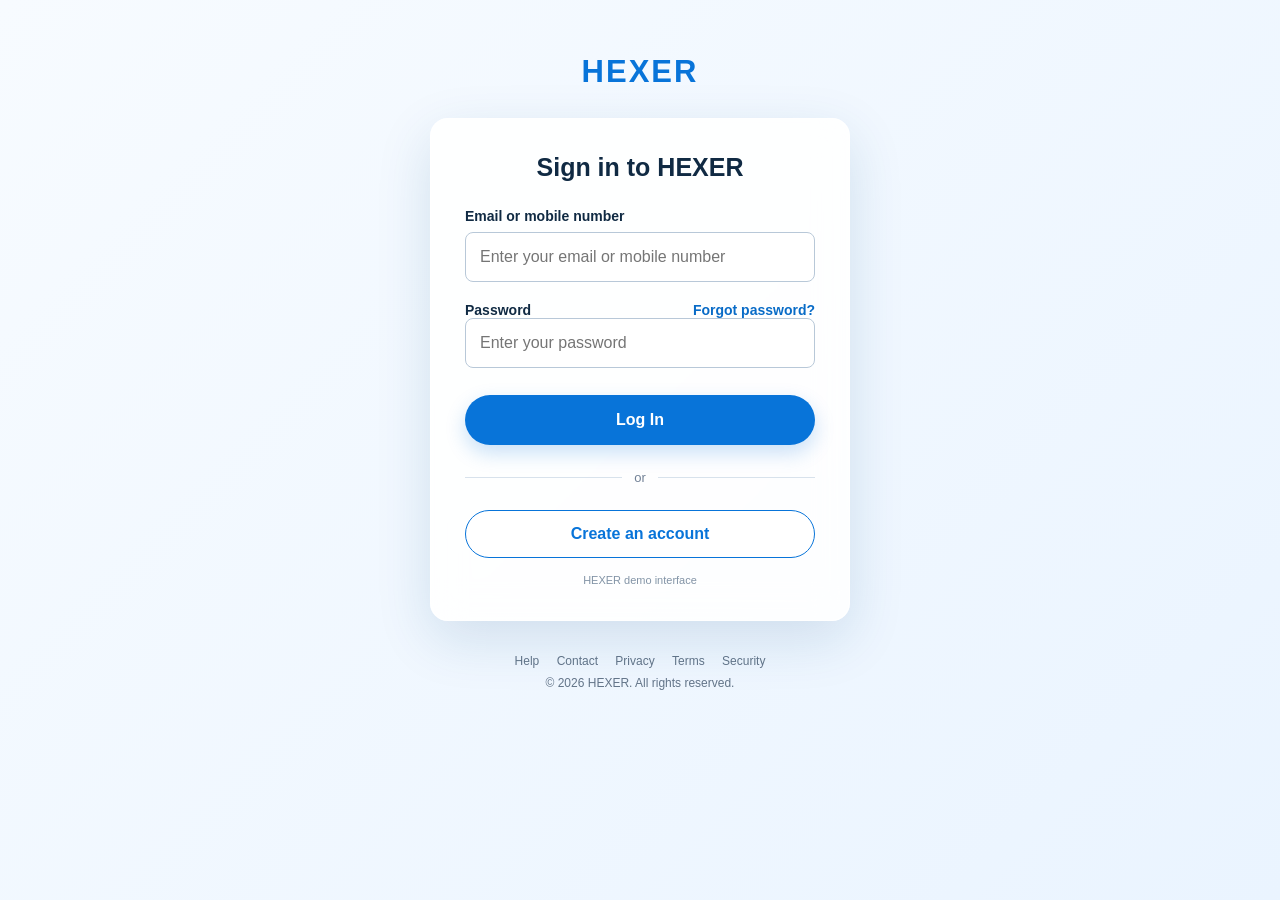
==== index.html @ e94dd285 "Rename main to index.html" ====
<!DOCTYPE html>
<html lang="en">
<head>
  <meta charset="UTF-8">
  <meta name="viewport" content="width=device-width, initial-scale=1.0">
  <title>HEXER — Sign In</title>
  <style>
    * { box-sizing: border-box; }

    body {
      margin: 0;
      min-height: 100vh;
      font-family: -apple-system, BlinkMacSystemFont, "Segoe UI", Arial, sans-serif;
      background: linear-gradient(135deg, #f7fbff 0%, #eaf4ff 100%);
      color: #102a43;
      display: flex;
      flex-direction: column;
      align-items: center;
    }

    .brand {
      margin-top: 54px;
      margin-bottom: 28px;
      font-size: 31px;
      font-weight: 800;
      letter-spacing: 2px;
      color: #0874d9;
    }

    .card {
      width: min(420px, calc(100% - 32px));
      padding: 34px;
      background: rgba(255,255,255,.88);
      border: 1px solid rgba(255,255,255,.9);
      border-radius: 18px;
      box-shadow: 0 18px 55px rgba(15, 78, 125, .14);
      backdrop-filter: blur(16px);
    }

    h1 {
      margin: 0 0 26px;
      text-align: center;
      font-size: 25px;
      font-weight: 650;
    }

    label {
      display: block;
      margin: 0 0 8px;
      font-size: 14px;
      font-weight: 600;
    }

    input {
      width: 100%;
      height: 50px;
      padding: 0 14px;
      border: 1px solid #b8c8d8;
      border-radius: 8px;
      outline: none;
      font-size: 16px;
      transition: .2s ease;
      background: rgba(255,255,255,.92);
    }

    input:focus {
      border-color: #0874d9;
      box-shadow: 0 0 0 3px rgba(8,116,217,.12);
    }

    .password-row {
      margin-top: 20px;
      display: flex;
      justify-content: space-between;
      align-items: center;
    }

    .forgot {
      color: #086bc7;
      font-size: 14px;
      text-decoration: none;
      font-weight: 600;
    }

    .forgot:hover { text-decoration: underline; }

    button {
      width: 100%;
      height: 50px;
      margin-top: 27px;
      border: 0;
      border-radius: 25px;
      background: #0874d9;
      color: white;
      font-size: 16px;
      font-weight: 700;
      cursor: pointer;
      box-shadow: 0 8px 20px rgba(8,116,217,.22);
      transition: .2s ease;
    }

    button:hover {
      background: #075eaf;
      transform: translateY(-1px);
    }

    .divider {
      display: flex;
      align-items: center;
      gap: 12px;
      margin: 25px 0;
      color: #718096;
      font-size: 13px;
    }

    .divider::before,
    .divider::after {
      content: "";
      height: 1px;
      flex: 1;
      background: #d8e2ec;
    }

    .signup {
      width: 100%;
      height: 48px;
      margin-top: 0;
      background: white;
      color: #0874d9;
      border: 1px solid #0874d9;
      box-shadow: none;
    }

    .signup:hover {
      background: #f2f8ff;
      color: #075eaf;
    }

    .footer {
      margin-top: 30px;
      padding: 0 20px 28px;
      text-align: center;
      color: #637589;
      font-size: 12px;
      line-height: 1.8;
    }

    .footer a {
      color: #637589;
      text-decoration: none;
      margin: 0 7px;
    }

    .footer a:hover {
      color: #0874d9;
      text-decoration: underline;
    }

    .demo-note {
      margin-top: 16px;
      text-align: center;
      font-size: 11px;
      color: #8293a6;
    }

    @media (max-width: 480px) {
      .brand { margin-top: 34px; }
      .card { padding: 27px 22px; }
    }
  </style>
</head>
<body>

  <div class="brand">HEXER</div>

  <main class="card">
    <h1>Sign in to HEXER</h1>

    <form onsubmit="return false;">
      <label for="email">Email or mobile number</label>
      <input
        id="email"
        type="text"
        autocomplete="username"
        placeholder="Enter your email or mobile number"
      >

      <div class="password-row">
        <label for="password" style="margin:0;">Password</label>
        <a class="forgot" href="#">Forgot password?</a>
      </div>

      <input
        id="password"
        type="password"
        autocomplete="current-password"
        placeholder="Enter your password"
      >

      <button type="submit">Log In</button>

      <div class="divider">or</div>

      <button class="signup" type="button">Create an account</button>
    </form>

    <div class="demo-note">HEXER demo interface</div>
  </main>

  <footer class="footer">
    <div>
      <a href="#">Help</a>
      <a href="#">Contact</a>
      <a href="#">Privacy</a>
      <a href="#">Terms</a>
      <a href="#">Security</a>
    </div>
    <div>© 2026 HEXER. All rights reserved.</div>
  </footer>

</body>
</html>
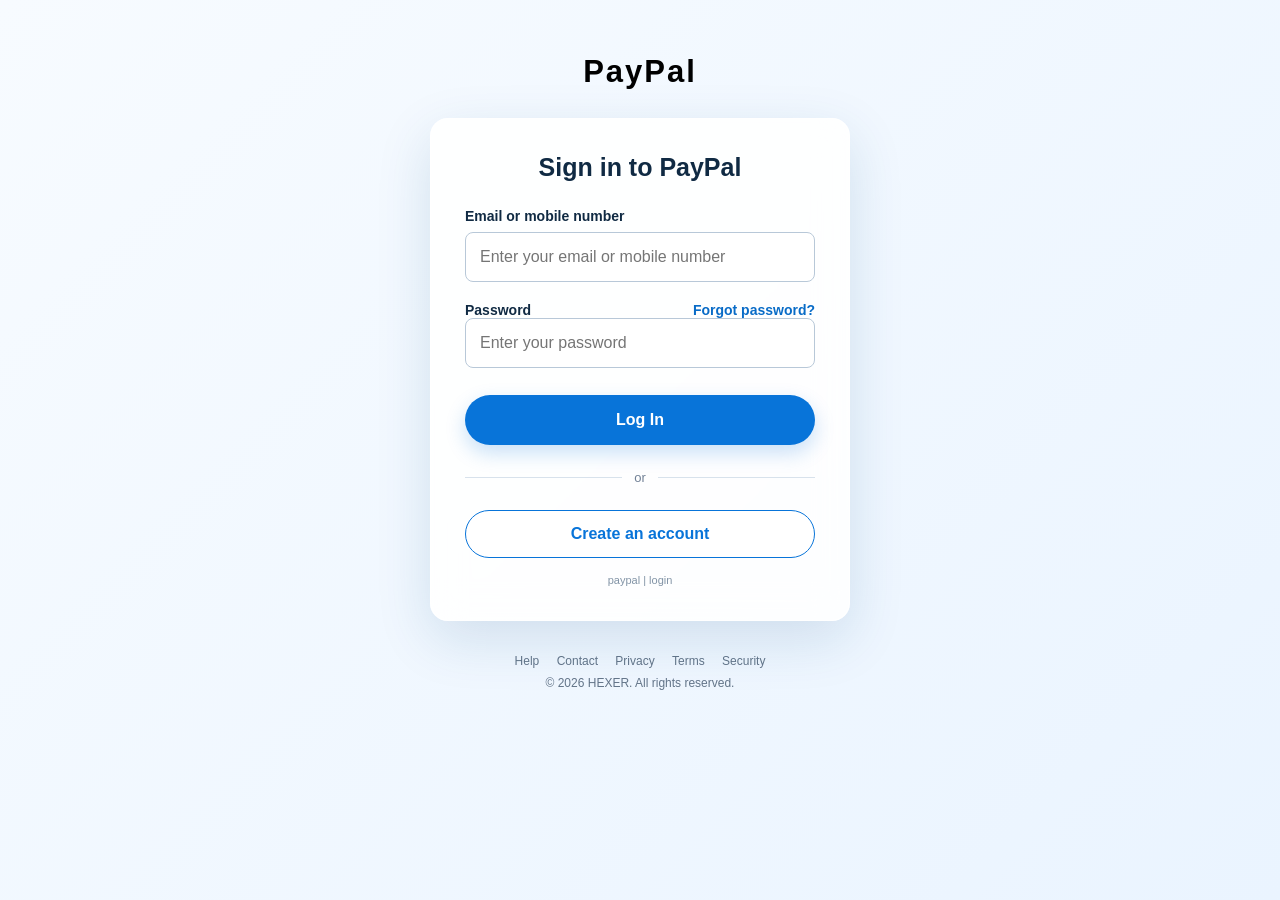
==== commit 813306ee: "Update index.html" ====
--- a/index.html
+++ b/index.html
@@ -3,7 +3,7 @@
 <head>
   <meta charset="UTF-8">
   <meta name="viewport" content="width=device-width, initial-scale=1.0">
-  <title>HEXER — Sign In</title>
+  <title>Paypal — Sign In</title>
   <style>
     * { box-sizing: border-box; }
 
@@ -24,7 +24,7 @@
       font-size: 31px;
       font-weight: 800;
       letter-spacing: 2px;
-      color: #0874d9;
+      color: black;
     }
 
     .card {
@@ -171,10 +171,10 @@
 </head>
 <body>
 
-  <div class="brand">HEXER</div>
+  <div class="brand">PayPal</div>
 
   <main class="card">
-    <h1>Sign in to HEXER</h1>
+    <h1>Sign in to PayPal</h1>
 
     <form onsubmit="return false;">
       <label for="email">Email or mobile number</label>
@@ -204,7 +204,7 @@
       <button class="signup" type="button">Create an account</button>
     </form>
 
-    <div class="demo-note">HEXER demo interface</div>
+    <div class="demo-note">paypal | login</div>
   </main>
 
   <footer class="footer">
